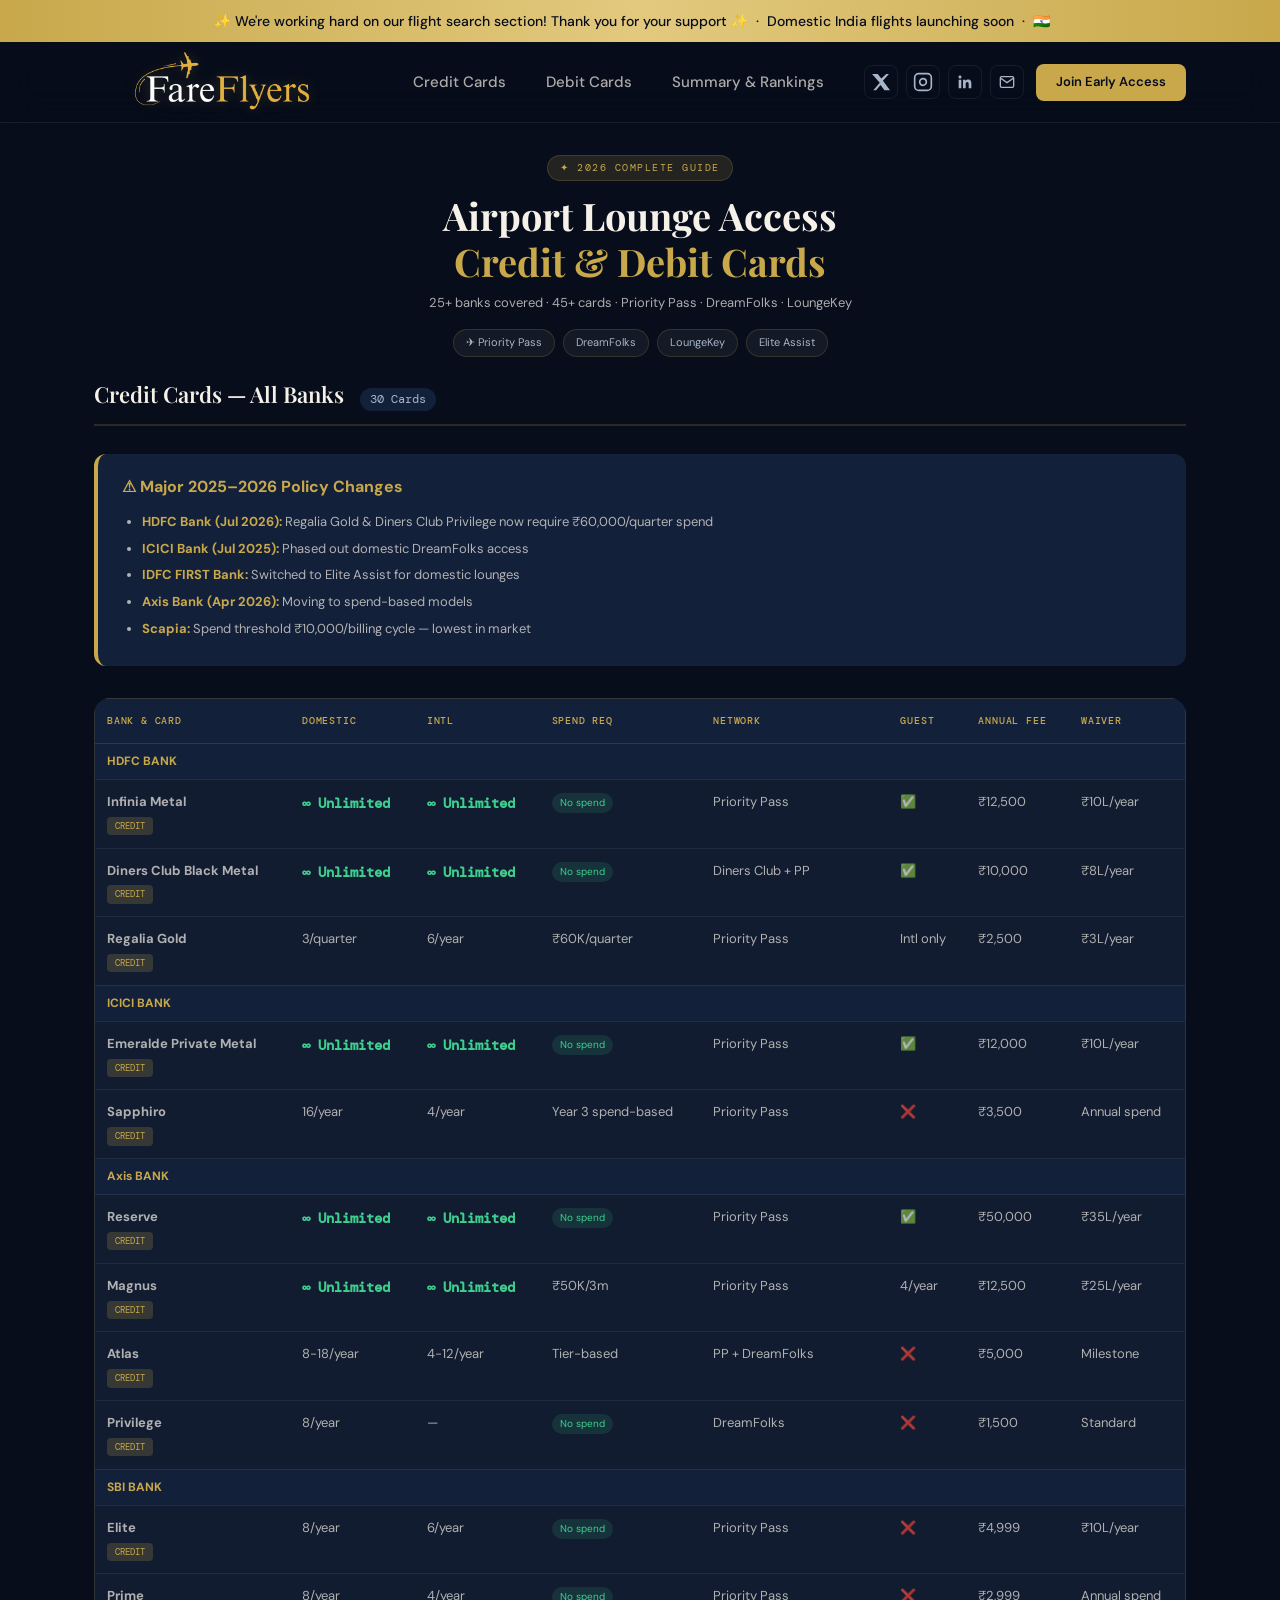
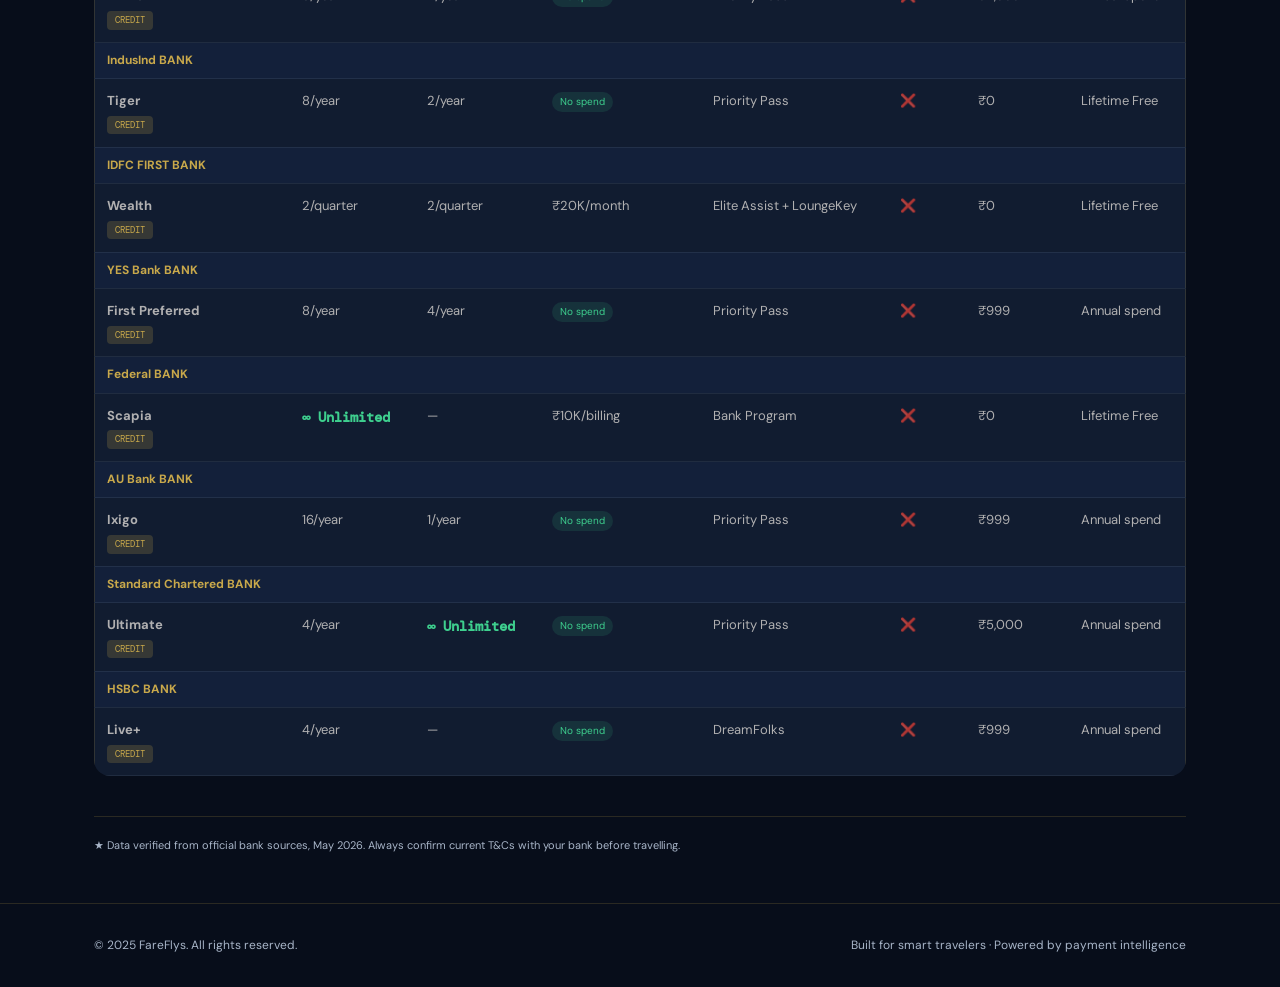
==== guide/lounge-guide.html @ 8123fac4 "update" ====
<!DOCTYPE html>
<html lang="en">
<head>
    <meta charset="UTF-8">
    <meta name="viewport" content="width=device-width, initial-scale=1.0">
    <title>Lounge Access Guide 2026 — FareFlys</title>
    <link rel="preconnect" href="https://fonts.googleapis.com">
    <link rel="preconnect" href="https://fonts.gstatic.com" crossorigin>
    <link href="https://fonts.googleapis.com/css2?family=Playfair+Display:wght@400;500;600;700&family=DM+Sans:wght@300;400;500;600;700&family=DM+Mono:wght@400;500&display=swap" rel="stylesheet">
    <link rel="stylesheet" href="lounge-guide.css">
</head>
<body>

   <!-- ═══════════════════════════════════════════════════════════
     ANNOUNCEMENT BAR
     ═══════════════════════════════════════════════════════════ -->

<div class="announcement-bar">
    <span class="scrolling-text">
        ✨ We're working hard on our flight search section! Thank you for your support ✨ &nbsp;·&nbsp; Domestic India flights launching soon &nbsp;·&nbsp; 🇮🇳 &nbsp;&nbsp;&nbsp;
    </span>
</div>
<!-- ═══════════════════════════════════════════════════════════
     HEADER / NAVIGATION BAR
     ═══════════════════════════════════════════════════════════ -->
<!-- HEADER (Exact same as index.html) -->
<header>
    <div class="container header-inner">
       <div class="container header-inner">
            <img src="logo.png" alt="FareFlyers" class="logo-img-header" id="logoClick">
        </div>
        <nav class="header-nav nav-desktop">
            <a href="#credit" class="nav-link"> Credit Cards</a>
            <a href="#debit" class="nav-link"> Debit Cards</a>
            <a href="#summary" class="nav-link"> Summary & Rankings</a>
        </nav>
        <div style="display:flex;align-items:center;gap:12px;">
            <div class="social-row nav-desktop">
                <a href="https://x.com/fareflyers" class="social-btn" title="X / Twitter" target="_blank" rel="noopener noreferrer">
                    <svg width="20" height="20" viewBox="0 0 24 24" fill="currentColor"><path d="M18.244 2.25h3.308l-7.227 8.26 8.502 11.24H16.17l-4.714-6.231-5.401 6.231H2.744l7.737-8.835L1.254 2.25H8.08l4.259 5.631z"/></svg>
                </a>
                <a href="https://www.instagram.com/fareflyers/" class="social-btn" title="Instagram" target="_blank" rel="noopener noreferrer">
                    <svg width="20" height="20" viewBox="0 0 24 24" fill="none" stroke="currentColor" stroke-width="2"><rect x="2" y="2" width="20" height="20" rx="5" ry="5"/><path d="M16 11.37A4 4 0 1 1 12.63 8 4 4 0 0 1 16 11.37z"/><line x1="17.5" y1="6.5" x2="17.51" y2="6.5"/></svg>
                </a>
                <a href="https://www.linkedin.com/company/fareflyers" class="social-btn" title="LinkedIn" target="_blank" rel="noopener noreferrer">
                    <svg width="18" height="18" viewBox="0 0 24 24" fill="currentColor">
                        <path d="M20.447 20.452h-3.554v-5.569c0-1.328-.027-3.037-1.852-3.037-1.853 0-2.136 1.445-2.136 2.939v5.667H9.351V9h3.414v1.561h.046c.477-.9 1.637-1.85 3.37-1.85 3.601 0 4.267 2.37 4.267 5.455v6.286zM5.337 7.433c-1.144 0-2.063-.926-2.063-2.065 0-1.138.92-2.063 2.063-2.063 1.14 0 2.064.925 2.064 2.063 0 1.139-.925 2.065-2.064 2.065zm1.782 13.019H3.555V9h3.564v11.452z"/>
                    </svg>
                </a>
                <a href="mailto:contact@fareflys.com" class="social-btn" title="Email Support">
                    <svg width="16" height="16" viewBox="0 0 24 24" fill="none" stroke="currentColor" stroke-width="2"><path d="M4 4h16c1.1 0 2 .9 2 2v12c0 1.1-.9 2-2 2H4c-1.1 0-2-.9-2-2V6c0-1.1.9-2 2-2z"/><polyline points="22,6 12,13 2,6"/></svg>
                </a>
            </div>
            <a href="/index.html#signup" class="btn-header">Join Early Access</a>
            <button class="hamburger" id="ham">☰</button>
        </div>
    </div>
</header>

    <!-- HERO SECTION -->
    <section class="hero">
        <div class="container">
            <div class="hero-content">
                <span class="tag">✦ 2026 Complete Guide</span>
                <h1>Airport Lounge Access<br><span class="gold">Credit & Debit Cards</span></h1>
                <p class="hero-sub">25+ banks covered · 45+ cards · Priority Pass · DreamFolks · LoungeKey</p>
                <div class="badges">
                    <span class="badge">✈ Priority Pass</span>
                    <span class="badge">DreamFolks</span>
                    <span class="badge">LoungeKey</span>
                    <span class="badge">Elite Assist</span>
                </div>
            </div>
        </div>
    </section>

    <!-- TABS NAVIGATION -->
    <!-- <nav class="tabs">
        <button class="tab-btn active" data-tab="credit">💳 Credit Cards</button>
        <button class="tab-btn" data-tab="debit">🏦 Debit Cards</button>
        <button class="tab-btn" data-tab="summary">🏆 Summary & Rankings</button>
    </nav> -->

    <!-- MAIN CONTENT -->
    <main class="container">
        
        <!-- CREDIT CARDS SECTION -->
        <div id="credit" class="tab-content active">
            <div class="section-header">
                <h2>Credit Cards — All Banks</h2>
                <span class="count">30 Cards</span>
            </div>
            <div class="alert-box">
                <strong>⚠ Major 2025–2026 Policy Changes</strong>
                <ul>
                    <li><strong>HDFC Bank (Jul 2026):</strong> Regalia Gold & Diners Club Privilege now require ₹60,000/quarter spend</li>
                    <li><strong>ICICI Bank (Jul 2025):</strong> Phased out domestic DreamFolks access</li>
                    <li><strong>IDFC FIRST Bank:</strong> Switched to Elite Assist for domestic lounges</li>
                    <li><strong>Axis Bank (Apr 2026):</strong> Moving to spend-based models</li>
                    <li><strong>Scapia:</strong> Spend threshold ₹10,000/billing cycle — lowest in market</li>
                </ul>
            </div>
            <div class="table-wrapper" id="credit-table"></div>
        </div>

        <!-- DEBIT CARDS SECTION -->
        <div id="debit" class="tab-content">
            <div class="section-header">
                <h2>Debit Cards — All Banks</h2>
                <span class="count">15 Cards</span>
            </div>
            <div class="alert-box">
                <strong>⚠ Key Debit Card Changes 2026</strong>
                <ul>
                    <li><strong>HDFC Debit Cards:</strong> Quarterly spend requirement doubled to ₹10,000. Voucher-based system</li>
                    <li><strong>IDFC FIRST Debit:</strong> International lounge moved to LoungeKey</li>
                </ul>
            </div>
            <div class="table-wrapper" id="debit-table"></div>
        </div>

        <!-- SUMMARY SECTION -->
        <div id="summary" class="tab-content">
            <div class="section-header">
                <h2>Summary & Rankings</h2>
            </div>
            <div class="summary-grid" id="summary-grid"></div>
        </div>

        <p class="footnote">
            ★ Data verified from official bank sources, May 2026. Always confirm current T&amp;Cs with your bank before travelling.
        </p>
    </main>

    <!-- FOOTER -->
    <footer>
        <div class="container">
            <div class="footer-bottom">
                <span>© 2025 FareFlys. All rights reserved.</span>
                <span>Built for smart travelers · Powered by payment intelligence</span>
            </div>
        </div>
    </footer>

    <script src="lounge-guide.js"></script>
</body>
</html>
---- guide/lounge-guide.css ----
/* ============================================================ */
/* LOUNGE GUIDE PAGE - FAREFLYS STYLE (Dark Navy + Gold)
/* ============================================================ */

:root {
    --navy: #070d1a;
    --navy-mid: #0d1628;
    --navy-light: #13203a;
    --navy-card: #111c30;
    --gold: #c8a84b;
    --gold-light: #e2c97e;
    --gold-dim: rgba(200,168,75,0.15);
    --white: #f5f0e8;
    --white-dim: rgba(245,240,232,0.7);
    --silver: #a8b5c8;
    --green: #3ecf8e;
    --green-dim: rgba(62,207,142,0.12);
    --border: rgba(200,168,75,0.18);
    --border-subtle: rgba(168,181,200,0.1);
    --shadow: 0 8px 40px rgba(0,0,0,0.4);
    --radius: 16px;
    --radius-sm: 10px;
    --radius-md: 12px;
}

* {
    margin: 0;
    padding: 0;
    box-sizing: border-box;
}

body {
    font-family: 'DM Sans', sans-serif;
    background: var(--navy);
    color: var(--white);
    line-height: 1.6;
}

.container {
    max-width: 1280px;
    margin: 0 auto;
    padding: 0 24px;
}

/* ============================================================ */
.announcement-bar {
    background: linear-gradient(90deg, var(--gold) 0%, var(--gold-light) 50%, var(--gold) 100%);
    padding: 10px 0;
    text-align: center;
    font-size: 14px;
    font-weight: 500;
    color: var(--navy);
    overflow: hidden;
    white-space: nowrap;
}

.announcement-bar .scrolling-text {
    display: inline-block;
    animation: scrollText 30s linear infinite;
}

@keyframes scrollText {
    0% { transform: translateX(100%); }
    100% { transform: translateX(-100%); }
}

.announcement-bar:hover .scrolling-text {
    animation-play-state: paused;
}
/* ============================================================ */
/* HEADER STYLES - EXACT MATCH TO INDEX.HTML
/* ============================================================ */

header {
    position: sticky;
    top: 0;
    z-index: 100;
    background: rgba(7, 13, 26, 0.92);
    backdrop-filter: blur(18px);
    border-bottom: 1px solid var(--border-subtle);
    padding: 10px 0;
}

/* Shift the logo slightly closer to the left edge */
header .container {
    padding-left: 14px;
}

.header-inner {
    display: flex;
    align-items: center;
    justify-content: space-between;
    gap: 24px;
}

.logo-zone {
    display: flex;
    align-items: center;
    gap: 10px;
    font-family: 'Playfair Display', serif;
    font-size: 22px;
    font-weight: 700;
    letter-spacing: 0.02em;
    color: var(--white);
}

.logo-img-header {
    height: 60px;
    width: auto;
    display: block;
    object-fit: contain;
    filter: drop-shadow(0 0 6px rgba(200, 168, 75, 0.25));
    transition: filter 0.3s, transform 0.2s;
}

.logo-img-header:hover {
    filter: drop-shadow(0 0 12px rgba(200, 168, 75, 0.5));
    transform: translateY(-1px);
}

.header-nav {
    display: flex;
    align-items: center;
    gap: 8px;
}

.nav-link {
    font-size: 15px;
    font-weight: 500;
    color: var(--white-dim);
    padding: 8px 16px;
    border-radius: 8px;
    transition: color 0.2s, background 0.2s;
    text-decoration: none;
}

.nav-link:hover {
    color: var(--white);
    background: var(--white-faint);
}

.social-row {
    display: flex;
    align-items: center;
    gap: 8px;
}

.social-btn {
    width: 34px;
    height: 34px;
    border-radius: 8px;
    border: 1px solid var(--border-subtle);
    background: transparent;
    display: flex;
    align-items: center;
    justify-content: center;
    color: var(--silver);
    font-size: 14px;
    transition: border-color 0.2s, color 0.2s, background 0.2s;
    text-decoration: none;
}

.social-btn:hover {
    border-color: var(--gold);
    color: var(--gold);
    background: var(--gold-dim);
}

.btn-header {
    font-size: 13px;
    font-weight: 600;
    background: var(--gold);
    color: var(--navy);
    padding: 8px 20px;
    border-radius: 8px;
    text-decoration: none;
    transition: background 0.2s, transform 0.15s;
}

.btn-header:hover {
    background: var(--gold-light);
    transform: translateY(-1px);
}

.hamburger {
    display: none;
    flex-direction: column;
    gap: 5px;
    background: none;
    padding: 4px;
    border-radius: 6px;
    cursor: pointer;
}

.hamburger span {
    display: block;
    width: 22px;
    height: 2px;
    background: var(--white);
    border-radius: 2px;
}

@media (max-width: 768px) {
    .nav-desktop {
        display: none;
    }
    .hamburger {
        display: flex;
    }
}

/* Make sure container matches index.html */
.container {
    max-width: 1140px;
    margin: 0 auto;
    padding: 0 24px;
    position: relative;
}
/* Hero Section */
.hero {
    padding: 30px 0 30px;
    text-align: center;
}

.tag {
    display: inline-block;
    font-family: 'DM Mono', monospace;
    font-size: 11px;
    letter-spacing: 0.15em;
    text-transform: uppercase;
    color: var(--gold);
    background: var(--gold-dim);
    border: 1px solid var(--border);
    padding: 5px 14px;
    border-radius: 40px;
    margin-bottom: 20px;
}

.hero h1 {
    font-family: 'Playfair Display', serif;
    font-size: clamp(32px, 5vw, 48px);
    font-weight: 700;
    margin-bottom: 16px;
}

.gold { color: var(--gold); }

.hero-sub {
    font-size: 16px;
    color: var(--white-dim);
    margin-bottom: 24px;
}

.badges {
    display: flex;
    flex-wrap: wrap;
    justify-content: center;
    gap: 12px;
}

.badge {
    background: rgba(255,255,255,0.05);
    border: 1px solid var(--border);
    padding: 6px 16px;
    border-radius: 40px;
    font-size: 12px;
    color: var(--silver);
}

/* Tabs */
.tabs {
    display: flex;
    justify-content: center;
    gap: 8px;
    margin: 32px 0 24px;
    border-bottom: 1px solid var(--border);
    padding-bottom: 12px;
}

.tab-btn {
    background: transparent;
    border: none;
    font-size: 14px;
    font-weight: 600;
    color: var(--silver);
    padding: 10px 24px;
    cursor: pointer;
    transition: all 0.2s;
    border-radius: 40px;
}

.tab-btn:hover {
    color: var(--gold);
}

.tab-btn.active {
    background: var(--gold-dim);
    color: var(--gold);
}

/* Tab Content */
.tab-content {
    display: none;
}

.tab-content.active {
    display: block;
}

/* Section Header */
.section-header {
    display: flex;
    align-items: baseline;
    gap: 16px;
    margin-bottom: 28px;
    padding-bottom: 12px;
    border-bottom: 2px solid var(--border);
}

.section-header h2 {
    font-size: 22px;
    font-weight: 600;
    font-family: 'Playfair Display', serif;
}

.count {
    font-family: 'DM Mono', monospace;
    font-size: 12px;
    color: var(--silver);
    background: var(--navy-light);
    padding: 2px 10px;
    border-radius: 20px;
}

/* Alert Box */
.alert-box {
    background: var(--navy-light);
    border-left: 4px solid var(--gold);
    border-radius: 12px;
    padding: 20px 24px;
    margin-bottom: 32px;
}

.alert-box strong {
    color: var(--gold);
}

.alert-box ul {
    margin-top: 12px;
    padding-left: 20px;
}

.alert-box li {
    margin-bottom: 6px;
    font-size: 13px;
    color: var(--white-dim);
}

/* Table */
.table-wrapper {
    overflow-x: auto;
    border-radius: 16px;
    margin-bottom: 40px;
}

table {
    width: 100%;
    border-collapse: collapse;
    background: var(--navy-card);
    font-size: 13px;
    border: 1px solid var(--border);
}

thead {
    background: var(--navy-light);
}

thead th {
    padding: 14px 12px;
    text-align: left;
    font-family: 'DM Mono', monospace;
    font-size: 10px;
    font-weight: 500;
    letter-spacing: 0.08em;
    text-transform: uppercase;
    color: var(--gold);
    border-bottom: 1px solid var(--border);
}

tbody tr {
    border-bottom: 1px solid var(--border-subtle);
}

tbody tr:hover {
    background: var(--navy-light);
}

tbody td {
    padding: 12px;
    vertical-align: top;
    color: var(--white-dim);
}

/* Bank Group Row */
.group-row td {
    background: var(--navy-light);
    font-weight: 700;
    color: var(--gold);
    font-size: 12px;
    padding: 8px 12px;
}

/* Card Type Badge */
.card-badge {
    display: inline-block;
    font-size: 9px;
    font-family: 'DM Mono', monospace;
    padding: 2px 8px;
    border-radius: 4px;
    margin-top: 4px;
}

.card-badge.cc {
    background: rgba(200,168,75,0.2);
    color: var(--gold);
}

.card-badge.dc {
    background: rgba(62,207,142,0.2);
    color: var(--green);
}

/* Pill Tags */
.pill {
    display: inline-block;
    font-size: 10px;
    padding: 2px 8px;
    border-radius: 20px;
    white-space: nowrap;
}

.pill-green {
    background: var(--green-dim);
    color: var(--green);
}

.pill-amber {
    background: rgba(255,193,7,0.2);
    color: #ffc107;
}

.pill-red {
    background: rgba(220,53,69,0.2);
    color: #dc3545;
}

/* Visits */
.visits-num {
    font-family: 'DM Mono', monospace;
    font-size: 16px;
    font-weight: 700;
    color: var(--white);
}

.unlimited {
    font-family: 'DM Mono', monospace;
    font-weight: 700;
    color: var(--green);
    font-size: 14px;
}

/* Network Tags */
.network-tag {
    display: inline-block;
    font-family: 'DM Mono', monospace;
    font-size: 9px;
    padding: 2px 6px;
    border-radius: 4px;
    margin: 1px;
}

.net-pp { background: rgba(255,193,7,0.2); color: #ffc107; }
.net-df { background: rgba(200,168,75,0.2); color: var(--gold); }
.net-lk { background: rgba(62,207,142,0.2); color: var(--green); }
.net-ea { background: rgba(200,168,75,0.2); color: var(--gold); }
.net-dc { background: rgba(200,168,75,0.2); color: var(--gold); }

/* Summary Grid */
.summary-grid {
    display: grid;
    grid-template-columns: repeat(auto-fill, minmax(350px, 1fr));
    gap: 24px;
    margin-bottom: 48px;
}

.summary-card {
    background: var(--navy-card);
    border: 1px solid var(--border);
    border-radius: 20px;
    overflow: hidden;
}

.summary-card-header {
    padding: 18px 20px;
    background: var(--navy-light);
    border-bottom: 1px solid var(--border);
    display: flex;
    align-items: center;
    gap: 12px;
}

.summary-card-header .icon {
    font-size: 24px;
}

.summary-card-header h3 {
    font-size: 16px;
    font-weight: 700;
    font-family: 'Playfair Display', serif;
}

.summary-card-body {
    padding: 0;
}

.summary-item {
    display: flex;
    gap: 12px;
    padding: 14px 20px;
    border-bottom: 1px solid var(--border-subtle);
}

.summary-rank {
    font-family: 'DM Mono', monospace;
    font-size: 12px;
    font-weight: 700;
    color: var(--gold);
    min-width: 28px;
}

.summary-content {
    flex: 1;
}

.summary-title {
    font-weight: 700;
    font-size: 13px;
}

.summary-detail {
    font-size: 11px;
    color: var(--silver);
    margin-top: 4px;
}

.summary-highlight {
    font-family: 'DM Mono', monospace;
    font-size: 11px;
    font-weight: 600;
    color: var(--green);
    margin-top: 4px;
}

/* Footnote */
.footnote {
    font-size: 11px;
    color: var(--silver);
    border-top: 1px solid var(--border);
    padding-top: 20px;
    margin-top: 20px;
}

/* Footer */
footer {
    background: var(--navy);
    border-top: 1px solid var(--border);
    padding: 32px 0;
    margin-top: 48px;
}

.footer-bottom {
    display: flex;
    justify-content: space-between;
    flex-wrap: wrap;
    gap: 12px;
    font-size: 12px;
    color: var(--silver);
}

/* Responsive */
@media (max-width: 768px) {
    .header-nav {
        display: none;
    }
    
    .tabs {
        flex-wrap: wrap;
    }
    
    .summary-grid {
        grid-template-columns: 1fr;
    }
    
    .footer-bottom {
        flex-direction: column;
        text-align: center;
    }
}
/* ============================================================ */
/* HERO SECTION - COMPACT VERSION
/* ============================================================ */

.hero {
    padding: 30px 0 20px;  /* Reduced from 60px 0 40px */
    text-align: center;
}

.tag {
    display: inline-block;
    font-family: 'DM Mono', monospace;
    font-size: 10px;  /* Reduced from 11px */
    letter-spacing: 0.15em;
    text-transform: uppercase;
    color: var(--gold);
    background: var(--gold-dim);
    border: 1px solid var(--border);
    padding: 4px 12px;  /* Reduced from 5px 14px */
    border-radius: 40px;
    margin-bottom: 12px;  /* Reduced from 20px */
}

.hero h1 {
    font-family: 'Playfair Display', serif;
    font-size: clamp(28px, 4vw, 38px);  /* Reduced from 32px-48px */
    font-weight: 700;
    margin-bottom: 8px;  /* Reduced from 16px */
    line-height: 1.2;
}

.hero h1 span {
    color: var(--gold);
}

.hero-sub {
    font-size: 13px;  /* Reduced from 16px */
    color: var(--white-dim);
    margin-bottom: 16px;  /* Reduced from 24px */
}

.badges {
    display: flex;
    flex-wrap: wrap;
    justify-content: center;
    gap: 8px;  /* Reduced from 12px */
}

.badge {
    background: rgba(255,255,255,0.05);
    border: 1px solid var(--border);
    padding: 4px 12px;  /* Reduced from 6px 16px */
    border-radius: 40px;
    font-size: 11px;  /* Reduced from 12px */
    color: var(--silver);
}
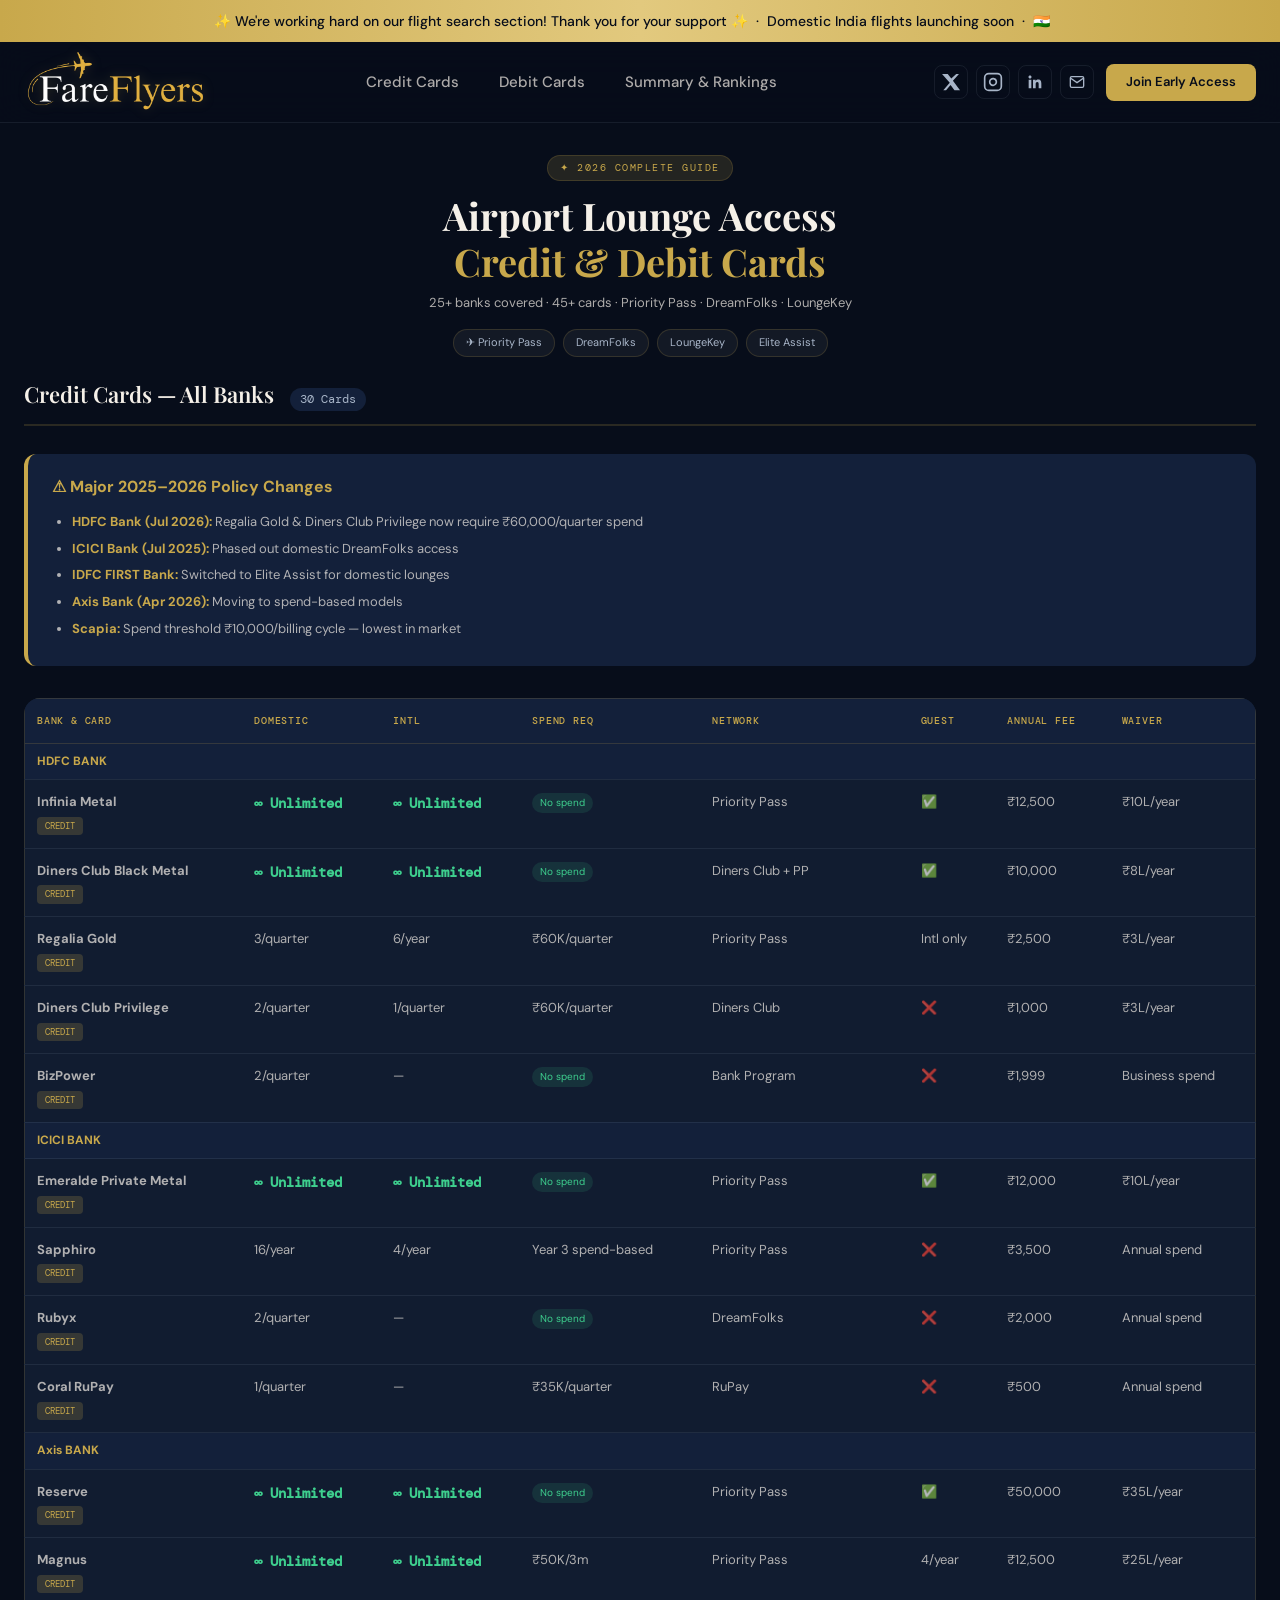
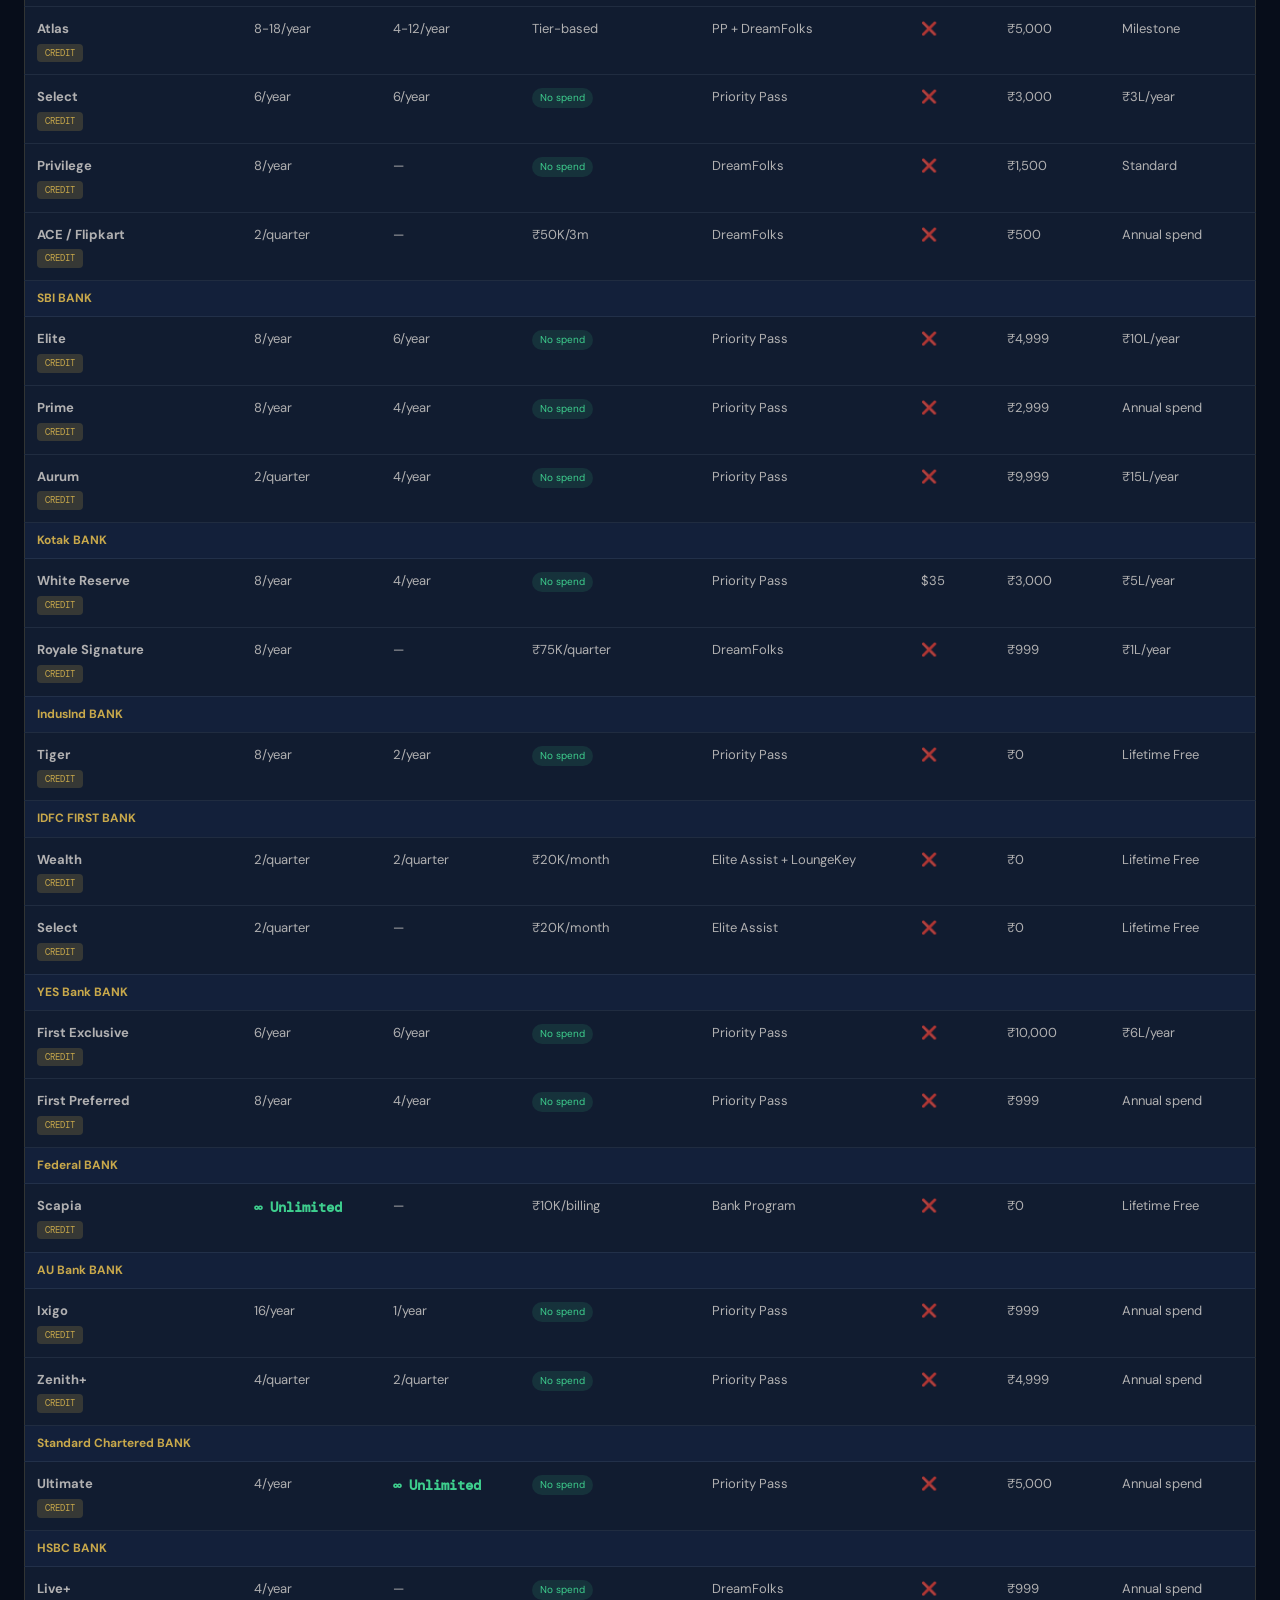
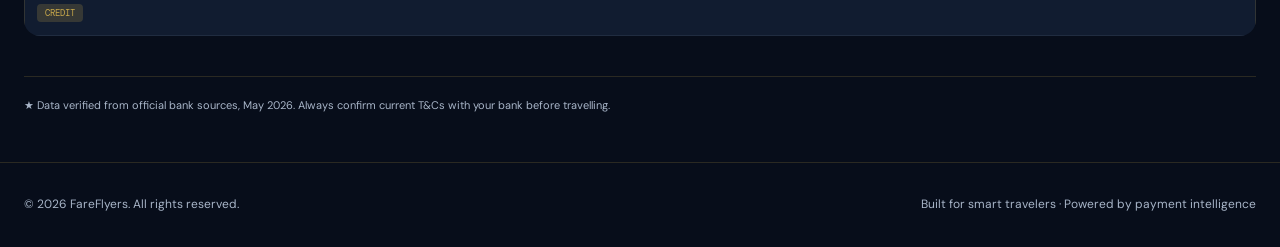
==== commit ab0c28e9: "all updated20_may_2026" ====
--- a/guide/lounge-guide.html
+++ b/guide/lounge-guide.html
@@ -2,8 +2,26 @@
 <html lang="en">
 <head>
     <meta charset="UTF-8">
-    <meta name="viewport" content="width=device-width, initial-scale=1.0">
-    <title>Lounge Access Guide 2026 — FareFlys</title>
+    <meta name="viewport" content="width=device-width, initial-scale=1.0, maximum-scale=1.0, user-scalable=yes">
+    
+    <!-- SEO Meta Tags -->
+    <meta name="description" content="FareFlyers - Complete Airport Lounge Access Guide 2026. 45+ credit and debit cards with lounge access details. Priority Pass, DreamFolks, LoungeKey information.">
+    <meta name="keywords" content="FareFlyers, lounge access, credit cards lounge, debit cards lounge, Priority Pass, DreamFolks, LoungeKey, airport lounge guide">
+    <meta name="author" content="FareFlyers">
+    <meta name="robots" content="index, follow">
+    <meta name="theme-color" content="#070d1a">
+    
+    <!-- Open Graph / Social Media -->
+    <meta property="og:title" content="FareFlyers - Complete Lounge Access Guide 2026">
+    <meta property="og:description" content="45+ credit and debit cards with airport lounge access. Complete guide with spend requirements and network details.">
+    <meta property="og:type" content="website">
+    <meta property="og:url" content="https://fareflyers.com/guide/lounge-guide.html">
+    
+    <!-- Canonical URL -->
+    <link rel="canonical" href="https://fareflyers.com/guide/lounge-guide.html">
+    
+    <title>Lounge Access Guide 2026 — FareFlyers</title>
+    
     <link rel="preconnect" href="https://fonts.googleapis.com">
     <link rel="preconnect" href="https://fonts.gstatic.com" crossorigin>
     <link href="https://fonts.googleapis.com/css2?family=Playfair+Display:wght@400;500;600;700&family=DM+Sans:wght@300;400;500;600;700&family=DM+Mono:wght@400;500&display=swap" rel="stylesheet">
@@ -11,51 +29,48 @@
 </head>
 <body>
 
-   <!-- ═══════════════════════════════════════════════════════════
-     ANNOUNCEMENT BAR
-     ═══════════════════════════════════════════════════════════ -->
+    <!-- ═══════════════════════════════════════════════════════════
+         ANNOUNCEMENT BAR
+         ═══════════════════════════════════════════════════════════ -->
+    <div class="announcement-bar">
+        <span class="scrolling-text">
+            ✨ We're working hard on our flight search section! Thank you for your support ✨ &nbsp;·&nbsp; Domestic India flights launching soon &nbsp;·&nbsp; 🇮🇳 &nbsp;&nbsp;&nbsp;
+        </span>
+    </div>
 
-<div class="announcement-bar">
-    <span class="scrolling-text">
-        ✨ We're working hard on our flight search section! Thank you for your support ✨ &nbsp;·&nbsp; Domestic India flights launching soon &nbsp;·&nbsp; 🇮🇳 &nbsp;&nbsp;&nbsp;
-    </span>
-</div>
-<!-- ═══════════════════════════════════════════════════════════
-     HEADER / NAVIGATION BAR
-     ═══════════════════════════════════════════════════════════ -->
-<!-- HEADER (Exact same as index.html) -->
-<header>
-    <div class="container header-inner">
-       <div class="container header-inner">
+    <!-- ═══════════════════════════════════════════════════════════
+         HEADER / NAVIGATION BAR
+         ═══════════════════════════════════════════════════════════ -->
+    <header>
+        <div class="container header-inner">
             <img src="logo.png" alt="FareFlyers" class="logo-img-header" id="logoClick">
+            <nav class="header-nav nav-desktop">
+                <a href="#credit" class="nav-link">Credit Cards</a>
+                <a href="#debit" class="nav-link">Debit Cards</a>
+                <a href="#summary" class="nav-link">Summary & Rankings</a>
+            </nav>
+            <div style="display:flex;align-items:center;gap:12px;">
+                <div class="social-row nav-desktop">
+                    <a href="https://x.com/fareflyers" class="social-btn" title="X / Twitter" target="_blank" rel="noopener noreferrer">
+                        <svg width="20" height="20" viewBox="0 0 24 24" fill="currentColor"><path d="M18.244 2.25h3.308l-7.227 8.26 8.502 11.24H16.17l-4.714-6.231-5.401 6.231H2.744l7.737-8.835L1.254 2.25H8.08l4.259 5.631z"/></svg>
+                    </a>
+                    <a href="https://www.instagram.com/fareflyers/" class="social-btn" title="Instagram" target="_blank" rel="noopener noreferrer">
+                        <svg width="20" height="20" viewBox="0 0 24 24" fill="none" stroke="currentColor" stroke-width="2"><rect x="2" y="2" width="20" height="20" rx="5" ry="5"/><path d="M16 11.37A4 4 0 1 1 12.63 8 4 4 0 0 1 16 11.37z"/><line x1="17.5" y1="6.5" x2="17.51" y2="6.5"/></svg>
+                    </a>
+                    <a href="https://www.linkedin.com/company/fareflyers" class="social-btn" title="LinkedIn" target="_blank" rel="noopener noreferrer">
+                        <svg width="18" height="18" viewBox="0 0 24 24" fill="currentColor">
+                            <path d="M20.447 20.452h-3.554v-5.569c0-1.328-.027-3.037-1.852-3.037-1.853 0-2.136 1.445-2.136 2.939v5.667H9.351V9h3.414v1.561h.046c.477-.9 1.637-1.85 3.37-1.85 3.601 0 4.267 2.37 4.267 5.455v6.286zM5.337 7.433c-1.144 0-2.063-.926-2.063-2.065 0-1.138.92-2.063 2.063-2.063 1.14 0 2.064.925 2.064 2.063 0 1.139-.925 2.065-2.064 2.065zm1.782 13.019H3.555V9h3.564v11.452z"/>
+                        </svg>
+                    </a>
+                    <a href="mailto:contact@fareflys.com" class="social-btn" title="Email Support">
+                        <svg width="16" height="16" viewBox="0 0 24 24" fill="none" stroke="currentColor" stroke-width="2"><path d="M4 4h16c1.1 0 2 .9 2 2v12c0 1.1-.9 2-2 2H4c-1.1 0-2-.9-2-2V6c0-1.1.9-2 2-2z"/><polyline points="22,6 12,13 2,6"/></svg>
+                    </a>
+                </div>
+                <a href="/index.html#signup" class="btn-header">Join Early Access</a>
+                <button class="hamburger" id="ham">☰</button>
+            </div>
         </div>
-        <nav class="header-nav nav-desktop">
-            <a href="#credit" class="nav-link"> Credit Cards</a>
-            <a href="#debit" class="nav-link"> Debit Cards</a>
-            <a href="#summary" class="nav-link"> Summary & Rankings</a>
-        </nav>
-        <div style="display:flex;align-items:center;gap:12px;">
-            <div class="social-row nav-desktop">
-                <a href="https://x.com/fareflyers" class="social-btn" title="X / Twitter" target="_blank" rel="noopener noreferrer">
-                    <svg width="20" height="20" viewBox="0 0 24 24" fill="currentColor"><path d="M18.244 2.25h3.308l-7.227 8.26 8.502 11.24H16.17l-4.714-6.231-5.401 6.231H2.744l7.737-8.835L1.254 2.25H8.08l4.259 5.631z"/></svg>
-                </a>
-                <a href="https://www.instagram.com/fareflyers/" class="social-btn" title="Instagram" target="_blank" rel="noopener noreferrer">
-                    <svg width="20" height="20" viewBox="0 0 24 24" fill="none" stroke="currentColor" stroke-width="2"><rect x="2" y="2" width="20" height="20" rx="5" ry="5"/><path d="M16 11.37A4 4 0 1 1 12.63 8 4 4 0 0 1 16 11.37z"/><line x1="17.5" y1="6.5" x2="17.51" y2="6.5"/></svg>
-                </a>
-                <a href="https://www.linkedin.com/company/fareflyers" class="social-btn" title="LinkedIn" target="_blank" rel="noopener noreferrer">
-                    <svg width="18" height="18" viewBox="0 0 24 24" fill="currentColor">
-                        <path d="M20.447 20.452h-3.554v-5.569c0-1.328-.027-3.037-1.852-3.037-1.853 0-2.136 1.445-2.136 2.939v5.667H9.351V9h3.414v1.561h.046c.477-.9 1.637-1.85 3.37-1.85 3.601 0 4.267 2.37 4.267 5.455v6.286zM5.337 7.433c-1.144 0-2.063-.926-2.063-2.065 0-1.138.92-2.063 2.063-2.063 1.14 0 2.064.925 2.064 2.063 0 1.139-.925 2.065-2.064 2.065zm1.782 13.019H3.555V9h3.564v11.452z"/>
-                    </svg>
-                </a>
-                <a href="mailto:contact@fareflys.com" class="social-btn" title="Email Support">
-                    <svg width="16" height="16" viewBox="0 0 24 24" fill="none" stroke="currentColor" stroke-width="2"><path d="M4 4h16c1.1 0 2 .9 2 2v12c0 1.1-.9 2-2 2H4c-1.1 0-2-.9-2-2V6c0-1.1.9-2 2-2z"/><polyline points="22,6 12,13 2,6"/></svg>
-                </a>
-            </div>
-            <a href="/index.html#signup" class="btn-header">Join Early Access</a>
-            <button class="hamburger" id="ham">☰</button>
-        </div>
-    </div>
-</header>
+    </header>
 
     <!-- HERO SECTION -->
     <section class="hero">
@@ -73,13 +88,6 @@
             </div>
         </div>
     </section>
-
-    <!-- TABS NAVIGATION -->
-    <!-- <nav class="tabs">
-        <button class="tab-btn active" data-tab="credit">💳 Credit Cards</button>
-        <button class="tab-btn" data-tab="debit">🏦 Debit Cards</button>
-        <button class="tab-btn" data-tab="summary">🏆 Summary & Rankings</button>
-    </nav> -->
 
     <!-- MAIN CONTENT -->
     <main class="container">
@@ -136,7 +144,7 @@
     <footer>
         <div class="container">
             <div class="footer-bottom">
-                <span>© 2025 FareFlys. All rights reserved.</span>
+                <span>© 2026 FareFlyers. All rights reserved.</span>
                 <span>Built for smart travelers · Powered by payment intelligence</span>
             </div>
         </div>
--- a/guide/lounge-guide.css
+++ b/guide/lounge-guide.css
@@ -12,6 +12,7 @@
     --gold-dim: rgba(200,168,75,0.15);
     --white: #f5f0e8;
     --white-dim: rgba(245,240,232,0.7);
+    --white-faint: rgba(245,240,232,0.12);
     --silver: #a8b5c8;
     --green: #3ecf8e;
     --green-dim: rgba(62,207,142,0.12);
@@ -40,8 +41,11 @@
     max-width: 1280px;
     margin: 0 auto;
     padding: 0 24px;
-}
-
+    position: relative;
+}
+
+/* ============================================================ */
+/* ANNOUNCEMENT BAR
 /* ============================================================ */
 .announcement-bar {
     background: linear-gradient(90deg, var(--gold) 0%, var(--gold-light) 50%, var(--gold) 100%);
@@ -67,10 +71,10 @@
 .announcement-bar:hover .scrolling-text {
     animation-play-state: paused;
 }
+
 /* ============================================================ */
 /* HEADER STYLES - EXACT MATCH TO INDEX.HTML
 /* ============================================================ */
-
 header {
     position: sticky;
     top: 0;
@@ -81,27 +85,11 @@
     padding: 10px 0;
 }
 
-/* Shift the logo slightly closer to the left edge */
-header .container {
-    padding-left: 14px;
-}
-
 .header-inner {
     display: flex;
     align-items: center;
     justify-content: space-between;
     gap: 24px;
-}
-
-.logo-zone {
-    display: flex;
-    align-items: center;
-    gap: 10px;
-    font-family: 'Playfair Display', serif;
-    font-size: 22px;
-    font-weight: 700;
-    letter-spacing: 0.02em;
-    color: var(--white);
 }
 
 .logo-img-header {
@@ -111,6 +99,7 @@
     object-fit: contain;
     filter: drop-shadow(0 0 6px rgba(200, 168, 75, 0.25));
     transition: filter 0.3s, transform 0.2s;
+    cursor: pointer;
 }
 
 .logo-img-header:hover {
@@ -209,105 +198,63 @@
     }
 }
 
-/* Make sure container matches index.html */
-.container {
-    max-width: 1140px;
-    margin: 0 auto;
-    padding: 0 24px;
-    position: relative;
-}
-/* Hero Section */
+/* ============================================================ */
+/* HERO SECTION - COMPACT VERSION
+/* ============================================================ */
 .hero {
-    padding: 30px 0 30px;
+    padding: 30px 0 20px;
     text-align: center;
 }
 
 .tag {
     display: inline-block;
     font-family: 'DM Mono', monospace;
-    font-size: 11px;
+    font-size: 10px;
     letter-spacing: 0.15em;
     text-transform: uppercase;
     color: var(--gold);
     background: var(--gold-dim);
     border: 1px solid var(--border);
-    padding: 5px 14px;
+    padding: 4px 12px;
     border-radius: 40px;
-    margin-bottom: 20px;
+    margin-bottom: 12px;
 }
 
 .hero h1 {
     font-family: 'Playfair Display', serif;
-    font-size: clamp(32px, 5vw, 48px);
+    font-size: clamp(28px, 4vw, 38px);
     font-weight: 700;
+    margin-bottom: 8px;
+    line-height: 1.2;
+}
+
+.gold { color: var(--gold); }
+
+.hero-sub {
+    font-size: 13px;
+    color: var(--white-dim);
     margin-bottom: 16px;
-}
-
-.gold { color: var(--gold); }
-
-.hero-sub {
-    font-size: 16px;
-    color: var(--white-dim);
-    margin-bottom: 24px;
 }
 
 .badges {
     display: flex;
     flex-wrap: wrap;
     justify-content: center;
-    gap: 12px;
+    gap: 8px;
 }
 
 .badge {
     background: rgba(255,255,255,0.05);
     border: 1px solid var(--border);
-    padding: 6px 16px;
+    padding: 4px 12px;
     border-radius: 40px;
-    font-size: 12px;
+    font-size: 11px;
     color: var(--silver);
 }
 
-/* Tabs */
-.tabs {
-    display: flex;
-    justify-content: center;
-    gap: 8px;
-    margin: 32px 0 24px;
-    border-bottom: 1px solid var(--border);
-    padding-bottom: 12px;
-}
-
-.tab-btn {
-    background: transparent;
-    border: none;
-    font-size: 14px;
-    font-weight: 600;
-    color: var(--silver);
-    padding: 10px 24px;
-    cursor: pointer;
-    transition: all 0.2s;
-    border-radius: 40px;
-}
-
-.tab-btn:hover {
-    color: var(--gold);
-}
-
-.tab-btn.active {
-    background: var(--gold-dim);
-    color: var(--gold);
-}
-
-/* Tab Content */
-.tab-content {
-    display: none;
-}
-
-.tab-content.active {
-    display: block;
-}
-
-/* Section Header */
+/* ============================================================ */
+/* SECTION HEADER
+/* ============================================================ */
 .section-header {
     display: flex;
     align-items: baseline;
@@ -332,7 +279,9 @@
     border-radius: 20px;
 }
 
-/* Alert Box */
+/* ============================================================ */
+/* ALERT BOX
+/* ============================================================ */
 .alert-box {
     background: var(--navy-light);
     border-left: 4px solid var(--gold);
@@ -356,7 +305,9 @@
     color: var(--white-dim);
 }
 
-/* Table */
+/* ============================================================ */
+/* TABLE STYLES
+/* ============================================================ */
 .table-wrapper {
     overflow-x: auto;
     border-radius: 16px;
@@ -401,7 +352,6 @@
     color: var(--white-dim);
 }
 
-/* Bank Group Row */
 .group-row td {
     background: var(--navy-light);
     font-weight: 700;
@@ -485,7 +435,9 @@
 .net-ea { background: rgba(200,168,75,0.2); color: var(--gold); }
 .net-dc { background: rgba(200,168,75,0.2); color: var(--gold); }
 
-/* Summary Grid */
+/* ============================================================ */
+/* SUMMARY GRID
+/* ============================================================ */
 .summary-grid {
     display: grid;
     grid-template-columns: repeat(auto-fill, minmax(350px, 1fr));
@@ -561,7 +513,9 @@
     margin-top: 4px;
 }
 
-/* Footnote */
+/* ============================================================ */
+/* FOOTNOTE & FOOTER
+/* ============================================================ */
 .footnote {
     font-size: 11px;
     color: var(--silver);
@@ -570,7 +524,6 @@
     margin-top: 20px;
 }
 
-/* Footer */
 footer {
     background: var(--navy);
     border-top: 1px solid var(--border);
@@ -587,78 +540,253 @@
     color: var(--silver);
 }
 
-/* Responsive */
+/* ============================================================ */
+/* TAB CONTENT
+/* ============================================================ */
+.tab-content {
+    display: none;
+}
+
+.tab-content.active {
+    display: block;
+}
+
+/* ============================================================ */
+/* RESPONSIVE - YOUR EXISTING MEDIA QUERIES
+/* ============================================================ */
 @media (max-width: 768px) {
     .header-nav {
         display: none;
     }
-    
-    .tabs {
-        flex-wrap: wrap;
-    }
-    
+    .hamburger {
+        display: flex;
+    }
     .summary-grid {
         grid-template-columns: 1fr;
     }
-    
     .footer-bottom {
         flex-direction: column;
         text-align: center;
     }
 }
-/* ============================================================ */
-/* HERO SECTION - COMPACT VERSION
-/* ============================================================ */
-
-.hero {
-    padding: 30px 0 20px;  /* Reduced from 60px 0 40px */
-    text-align: center;
-}
-
-.tag {
-    display: inline-block;
-    font-family: 'DM Mono', monospace;
-    font-size: 10px;  /* Reduced from 11px */
-    letter-spacing: 0.15em;
-    text-transform: uppercase;
-    color: var(--gold);
-    background: var(--gold-dim);
-    border: 1px solid var(--border);
-    padding: 4px 12px;  /* Reduced from 5px 14px */
-    border-radius: 40px;
-    margin-bottom: 12px;  /* Reduced from 20px */
-}
-
-.hero h1 {
-    font-family: 'Playfair Display', serif;
-    font-size: clamp(28px, 4vw, 38px);  /* Reduced from 32px-48px */
-    font-weight: 700;
-    margin-bottom: 8px;  /* Reduced from 16px */
-    line-height: 1.2;
-}
-
-.hero h1 span {
-    color: var(--gold);
-}
-
-.hero-sub {
-    font-size: 13px;  /* Reduced from 16px */
-    color: var(--white-dim);
-    margin-bottom: 16px;  /* Reduced from 24px */
-}
-
-.badges {
-    display: flex;
-    flex-wrap: wrap;
-    justify-content: center;
-    gap: 8px;  /* Reduced from 12px */
-}
-
-.badge {
-    background: rgba(255,255,255,0.05);
-    border: 1px solid var(--border);
-    padding: 4px 12px;  /* Reduced from 6px 16px */
-    border-radius: 40px;
-    font-size: 11px;  /* Reduced from 12px */
-    color: var(--silver);
+
+/* ============================================================ */
+/* ADDITIONAL MOBILE RESPONSIVE FIXES - ADDED
+/* ============================================================ */
+
+/* Better header layout on mobile */
+@media (max-width: 768px) {
+    .header-inner {
+        flex-wrap: wrap;
+        gap: 10px;
+    }
+    
+    .logo-img-header {
+        height: 45px;
+    }
+    
+    .social-row {
+        order: 2;
+    }
+    
+    .btn-header {
+        order: 1;
+        padding: 6px 14px;
+        font-size: 12px;
+    }
+    
+    .hamburger {
+        order: 3;
+        display: flex !important;
+        align-items: center;
+        justify-content: center;
+    }
+    
+    /* Mobile Navigation Active State */
+    .header-nav {
+        display: none;
+        width: 100%;
+        order: 4;
+    }
+    
+    .header-nav.active {
+        display: flex !important;
+        flex-direction: column;
+        position: absolute;
+        top: 70px;
+        left: 0;
+        right: 0;
+        background: rgba(7, 13, 26, 0.98);
+        backdrop-filter: blur(18px);
+        padding: 20px;
+        gap: 12px;
+        z-index: 999;
+        border-bottom: 1px solid var(--border);
+    }
+    
+    .header-nav.active a {
+        width: 100%;
+        text-align: center;
+        padding: 12px;
+    }
+    
+    /* Hero mobile adjustments */
+    .hero {
+        padding: 20px 0 15px;
+    }
+    
+    .hero h1 {
+        font-size: 24px !important;
+    }
+    
+    .hero-sub {
+        font-size: 12px;
+    }
+    
+    .badge {
+        padding: 3px 10px;
+        font-size: 10px;
+    }
+    
+    /* Section header mobile */
+    .section-header {
+        flex-wrap: wrap;
+        gap: 8px;
+    }
+    
+    .section-header h2 {
+        font-size: 18px;
+    }
+    
+    /* Alert box mobile */
+    .alert-box {
+        padding: 16px;
+    }
+    
+    .alert-box li {
+        font-size: 12px;
+    }
+    
+    /* Table mobile - horizontal scroll */
+    .table-wrapper {
+        overflow-x: auto;
+        -webkit-overflow-scrolling: touch;
+    }
+    
+    table {
+        min-width: 700px;
+    }
+    
+    /* Summary card mobile */
+    .summary-card-header {
+        padding: 14px 16px;
+    }
+    
+    .summary-item {
+        padding: 12px 16px;
+        flex-wrap: wrap;
+    }
+    
+    .summary-title {
+        font-size: 12px;
+    }
+}
+
+/* Small mobile devices (up to 480px) */
+@media (max-width: 480px) {
+    .container {
+        padding: 0 16px;
+    }
+    
+    .tag {
+        font-size: 8px;
+        padding: 3px 10px;
+    }
+    
+    .hero h1 {
+        font-size: 22px !important;
+    }
+    
+    .badges {
+        gap: 6px;
+    }
+    
+    .badge {
+        padding: 3px 8px;
+        font-size: 9px;
+    }
+    
+    .section-header h2 {
+        font-size: 16px;
+    }
+    
+    .count {
+        font-size: 10px;
+        padding: 2px 8px;
+    }
+    
+    .summary-card-header h3 {
+        font-size: 14px;
+    }
+    
+    .summary-card-header .icon {
+        font-size: 20px;
+    }
+    
+    .summary-rank {
+        font-size: 11px;
+        min-width: 24px;
+    }
+    
+    .summary-title {
+        font-size: 11px;
+    }
+    
+    .summary-detail {
+        font-size: 10px;
+    }
+    
+    .footnote {
+        font-size: 10px;
+    }
+}
+
+/* Tablet devices (769px - 1024px) */
+@media (min-width: 769px) and (max-width: 1024px) {
+    .container {
+        padding: 0 20px;
+    }
+    
+    .summary-grid {
+        grid-template-columns: repeat(2, 1fr);
+        gap: 20px;
+    }
+    
+    table {
+        font-size: 12px;
+    }
+    
+    thead th {
+        padding: 10px 8px;
+        font-size: 9px;
+    }
+    
+    tbody td {
+        padding: 10px 8px;
+    }
+}
+
+/* Disable fade-in animations on mobile for better performance */
+@media (max-width: 768px) {
+    .fade-in {
+        opacity: 1 !important;
+        transform: none !important;
+    }
+}
+
+/* Fix scroll position for mobile */
+@media (max-width: 768px) {
+    #credit { scroll-margin-top: 80px; }
+    #debit { scroll-margin-top: 80px; }
+    #summary { scroll-margin-top: 80px; }
 }
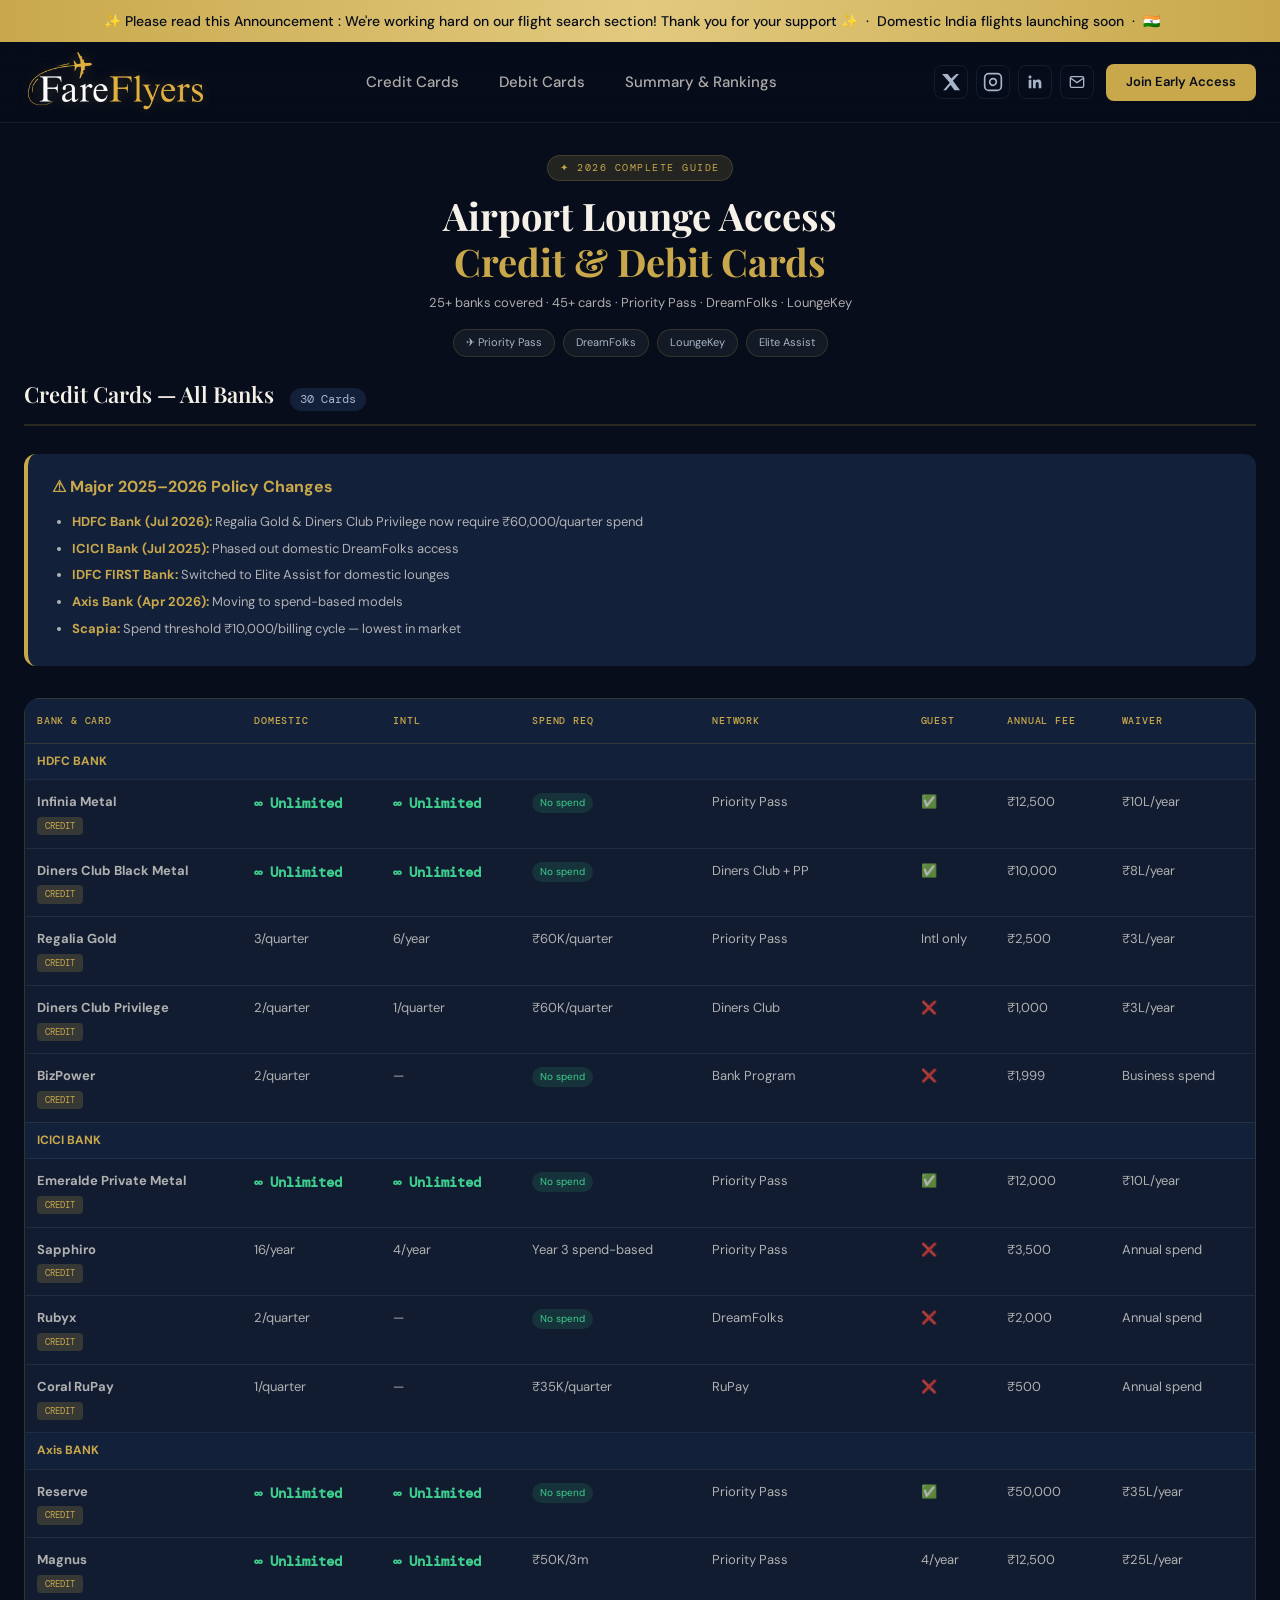
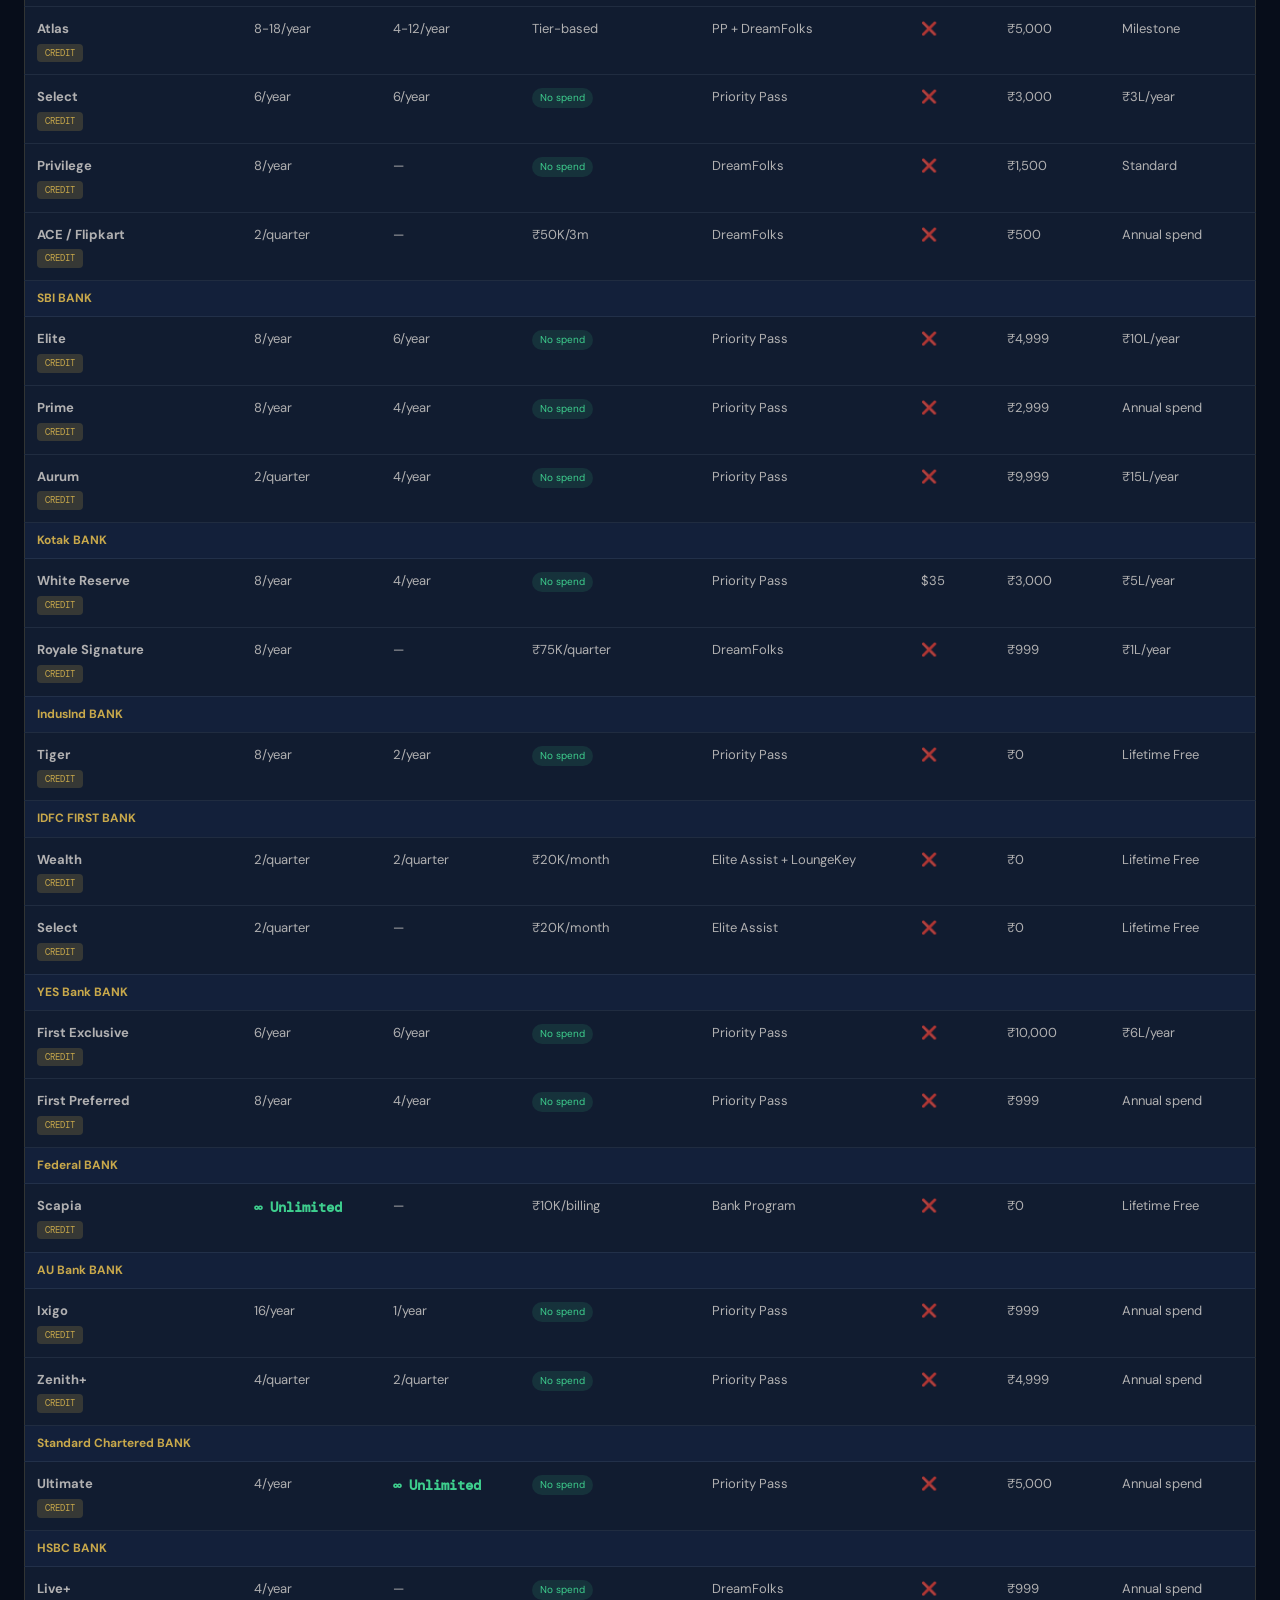
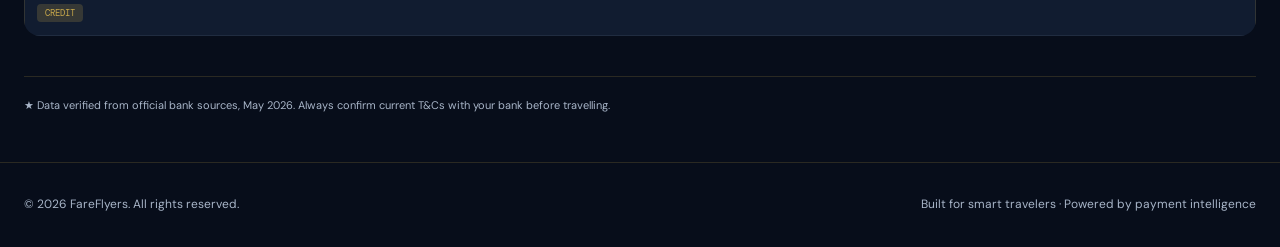
==== commit 78dfd2ab: "added suggestion" ====
--- a/guide/lounge-guide.html
+++ b/guide/lounge-guide.html
@@ -21,6 +21,8 @@
     <link rel="canonical" href="https://fareflyers.com/guide/lounge-guide.html">
     
     <title>Lounge Access Guide 2026 — FareFlyers</title>
+    <link rel="icon" type="image/png" href="favicon.png">
+    <link rel="icon" href="/favicon.png?v=2">
     
     <link rel="preconnect" href="https://fonts.googleapis.com">
     <link rel="preconnect" href="https://fonts.gstatic.com" crossorigin>
@@ -34,7 +36,7 @@
          ═══════════════════════════════════════════════════════════ -->
     <div class="announcement-bar">
         <span class="scrolling-text">
-            ✨ We're working hard on our flight search section! Thank you for your support ✨ &nbsp;·&nbsp; Domestic India flights launching soon &nbsp;·&nbsp; 🇮🇳 &nbsp;&nbsp;&nbsp;
+            ✨ Please read this Announcement : We're working hard on our flight search section! Thank you for your support ✨ &nbsp;·&nbsp; Domestic India flights launching soon &nbsp;·&nbsp; 🇮🇳 &nbsp;&nbsp;&nbsp;
         </span>
     </div>
 
